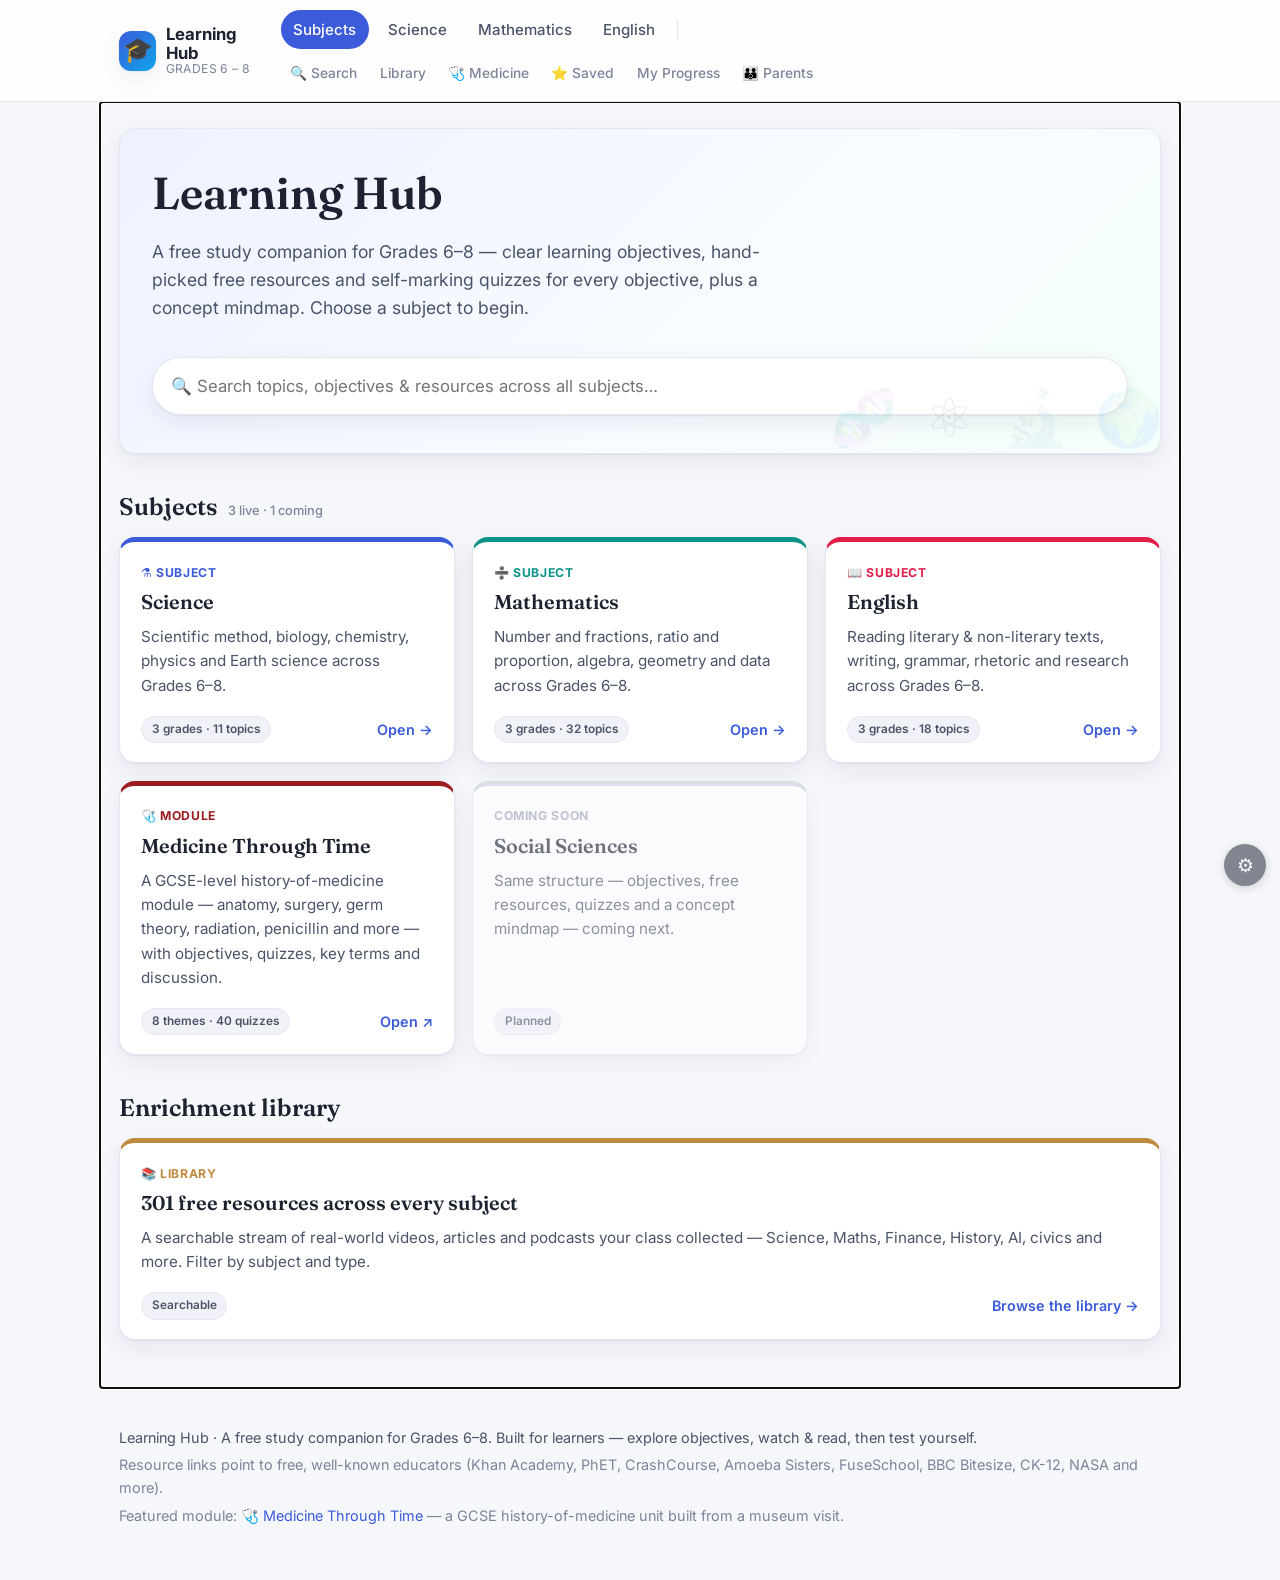
==== index.html @ 9b179380 "Bump asset cache version to v=54 (surface Medicine card + nav link)" ====
<!DOCTYPE html>
<html lang="en">
<head>
  <meta charset="UTF-8" />
  <meta name="viewport" content="width=device-width, initial-scale=1.0" />
  <title>Learning Hub · Grades 6–8</title>
  <meta name="description" content="Learning objectives, free resources, interactive quizzes and concept mindmaps across subjects for Grades 6 to 8." />
  <link rel="preconnect" href="https://fonts.googleapis.com" />
  <link rel="preconnect" href="https://fonts.gstatic.com" crossorigin />
  <link href="https://fonts.googleapis.com/css2?family=Fraunces:opsz,wght@9..144,500;9..144,600;9..144,700&family=Inter:wght@400;500;600;700&display=swap" rel="stylesheet" />
  <link rel="stylesheet" href="css/styles.css?v=54" />
</head>
<body>
  <a class="skip-link" href="#main">Skip to content</a>

  <header class="site-header">
    <div class="header-inner">
      <a class="brand" href="#/" aria-label="Learning Hub home">
        <span class="brand-mark">🎓</span>
        <span class="brand-text">
          <strong>Learning Hub</strong>
          <small>Grades 6 – 8</small>
        </span>
      </a>
      <nav class="main-nav" id="main-nav" aria-label="Primary">
        <!-- nav links are rendered by app.js, scoped to the active subject -->
      </nav>
      <button class="nav-toggle" id="nav-toggle" aria-label="Toggle menu" aria-expanded="false">☰</button>
    </div>
  </header>

  <main id="main" class="app" tabindex="-1">
    <!-- views are rendered here by app.js -->
  </main>

  <footer class="site-footer">
    <p>Learning Hub · A free study companion for Grades 6–8. Built for learners — explore objectives, watch & read, then test yourself.</p>
    <p class="muted">Resource links point to free, well-known educators (Khan Academy, PhET, CrashCourse, Amoeba Sisters, FuseSchool, BBC Bitesize, CK-12, NASA and more).</p>
    <p class="muted">Featured module: <a href="medicine/">🩺 Medicine Through Time</a> — a GCSE history-of-medicine unit built from a museum visit.</p>
  </footer>

  <!-- data loads first, in order. ?v= is bumped on each content update to bust browser caches. -->
  <script src="js/core.js?v=54"></script>
  <!-- Science subject -->
  <script src="js/data-g6.js?v=54"></script>
  <script src="js/data-g7.js?v=54"></script>
  <script src="js/data-g8.js?v=54"></script>
  <script src="js/threads.js?v=54"></script>
  <script src="js/data-classroom.js?v=54"></script>
  <!-- Mathematics subject -->
  <script src="js/math-core.js?v=54"></script>
  <script src="js/data-math-g6.js?v=54"></script>
  <script src="js/data-math-g7.js?v=54"></script>
  <script src="js/data-math-g8.js?v=54"></script>
  <script src="js/threads-math.js?v=54"></script>
  <!-- English subject -->
  <script src="js/english-core.js?v=54"></script>
  <script src="js/data-english-g6.js?v=54"></script>
  <script src="js/data-english-g7.js?v=54"></script>
  <script src="js/data-english-g8.js?v=54"></script>
  <script src="js/threads-english.js?v=54"></script>
  <!-- then the app -->
  <script src="js/mindmap.js?v=54"></script>
  <!-- progress tracking (per-objective completion + quiz scores, localStorage) -->
  <script src="js/progress.js?v=54"></script>
  <!-- global hub-wide search -->
  <script src="js/search.js?v=54"></script>
  <!-- printable worksheets -->
  <script src="js/worksheet.js?v=54"></script>
  <!-- bookmarks / favorites -->
  <script src="js/bookmarks.js?v=54"></script>
  <!-- parent/child accounts & assignments (Supabase-backed) -->
  <script src="js/supabase-config.js?v=54"></script>
  <script src="js/family.js?v=54"></script>
  <script src="js/app.js?v=54"></script>
  <!-- admin-added resources, merged live into objectives & Library -->
  <script src="js/custom-resources.js?v=54"></script>
  <!-- admin mode (add/delete resources & quiz questions per objective) -->
  <script src="js/admin.js?v=54"></script>
</body>
</html>
---- css/styles.css ----
/* ===== IB Science Hub — styles ===== */
:root {
  --bg: #f6f7fb;
  --surface: #ffffff;
  --surface-2: #f0f2f8;
  --ink: #1c2230;
  --ink-soft: #4a5468;
  --muted: #7b8499;
  --line: #e3e7f0;
  --brand: #3b5bdb;
  --brand-ink: #2b3fa0;
  --accent: #0ea5e9;
  --g6: #2a9d8f;
  --g7: #e76f51;
  --g8: #5a4fcf;
  --good: #16a34a;
  --bad: #dc2626;
  --warn: #d97706;
  --shadow: 0 1px 2px rgba(20,30,60,.06), 0 8px 24px rgba(20,30,60,.07);
  --shadow-lg: 0 12px 40px rgba(20,30,60,.16);
  --radius: 16px;
  --radius-sm: 10px;
  --maxw: 1080px;
}

* { box-sizing: border-box; }
html { scroll-behavior: smooth; }
body {
  margin: 0;
  font-family: "Inter", system-ui, -apple-system, Segoe UI, Roboto, sans-serif;
  color: var(--ink);
  background: var(--bg);
  line-height: 1.6;
  -webkit-font-smoothing: antialiased;
}
h1, h2, h3, h4 { font-family: "Fraunces", Georgia, serif; line-height: 1.18; color: var(--ink); margin: 0 0 .4em; font-weight: 600; }
a { color: var(--brand); text-decoration: none; }
a:hover { text-decoration: underline; }
.muted { color: var(--muted); }

.skip-link {
  position: absolute; left: -999px; top: 0; background: var(--brand); color: #fff;
  padding: .6rem 1rem; border-radius: 0 0 8px 0; z-index: 100;
}
.skip-link:focus { left: 0; }

/* ===== Header ===== */
.site-header {
  position: sticky; top: 0; z-index: 50;
  background: rgba(255,255,255,.86);
  backdrop-filter: saturate(160%) blur(10px);
  border-bottom: 1px solid var(--line);
}
.header-inner {
  max-width: var(--maxw); margin: 0 auto; padding: .65rem 1.2rem;
  display: flex; align-items: center; gap: 1rem;
}
.brand { display: flex; align-items: center; gap: .6rem; color: var(--ink); }
.brand:hover { text-decoration: none; }
.brand-mark {
  font-size: 1.5rem; width: 40px; height: 40px; display: grid; place-items: center;
  background: linear-gradient(135deg, var(--brand), var(--accent)); color: #fff;
  border-radius: 12px; box-shadow: var(--shadow);
}
.brand-text { display: flex; flex-direction: column; line-height: 1.1; }
.brand-text strong { font-size: 1.05rem; }
.brand-text small { color: var(--muted); font-size: .76rem; letter-spacing: .03em; text-transform: uppercase; }
.main-nav { margin-left: auto; display: flex; gap: .35rem; flex-wrap: wrap; }
.main-nav a {
  color: var(--ink-soft); font-weight: 500; padding: .45rem .8rem; border-radius: 999px;
  font-size: .94rem; transition: background .15s, color .15s;
}
.main-nav a:hover { background: var(--surface-2); text-decoration: none; }
.main-nav a.active { background: var(--brand); color: #fff; }
/* utility links grouped + de-emphasised so they don't compete with study routes */
.nav-sep { width: 1px; align-self: center; height: 1.3rem; background: var(--line); margin: 0 .2rem; }
.nav-util { display: inline-flex; gap: .2rem; flex-wrap: wrap; }
.nav-util a { font-size: .86rem; color: var(--muted); font-weight: 500; padding: .45rem .6rem; }
.nav-util a:hover { color: var(--ink-soft); }
.nav-util a.active { background: var(--brand); color: #fff; }
.nav-toggle { display: none; background: none; border: 1px solid var(--line); border-radius: 10px; font-size: 1.3rem; padding: .25rem .6rem; cursor: pointer; }

/* ===== Layout ===== */
.app { max-width: var(--maxw); margin: 0 auto; padding: 1.6rem 1.2rem 3rem; }
.site-footer {
  max-width: var(--maxw); margin: 0 auto; padding: 2rem 1.2rem 3rem; color: var(--ink-soft);
  border-top: 1px solid var(--line); font-size: .9rem;
}
.site-footer p { margin: .3rem 0; }

.breadcrumb { font-size: .88rem; color: var(--muted); margin-bottom: 1rem; display: flex; gap: .4rem; flex-wrap: wrap; }
.breadcrumb a { color: var(--ink-soft); }

/* ===== Hero ===== */
.hero {
  background: linear-gradient(135deg, #eef2ff 0%, #f8fbff 60%, #f4fffb 100%);
  border: 1px solid var(--line); border-radius: var(--radius); padding: 2.4rem 2rem;
  box-shadow: var(--shadow); position: relative; overflow: hidden;
}
.hero::after {
  content: "🧬 ⚛︎ 🔬 🌍"; position: absolute; right: -10px; bottom: -8px; font-size: 3.4rem; opacity: .07; letter-spacing: .4rem;
}
.hero h1 { font-size: clamp(1.9rem, 4vw, 2.8rem); margin-bottom: .3rem; }
.hero .lede { font-size: 1.1rem; color: var(--ink-soft); max-width: 60ch; }
.hero-cta { display: flex; gap: .7rem; flex-wrap: wrap; margin-top: 1.3rem; }

.btn {
  display: inline-flex; align-items: center; gap: .45rem; padding: .65rem 1.15rem; border-radius: 999px;
  font-weight: 600; font-size: .95rem; cursor: pointer; border: 1px solid transparent; transition: transform .08s, box-shadow .15s, background .15s;
}
.btn:hover { text-decoration: none; transform: translateY(-1px); }
.btn-primary { background: var(--brand); color: #fff; box-shadow: var(--shadow); }
.btn-primary:hover { background: var(--brand-ink); }
.btn-ghost { background: var(--surface); color: var(--ink); border-color: var(--line); }
.btn-ghost:hover { background: var(--surface-2); }

.section-title { font-size: 1.5rem; margin: 2.4rem 0 1rem; display: flex; align-items: baseline; gap: .6rem; }
.section-title .count { font-family: "Inter"; font-size: .8rem; color: var(--muted); font-weight: 500; }
.arc-note {
  background: var(--surface); border: 1px solid var(--line); border-left: 4px solid var(--accent);
  padding: 1rem 1.2rem; border-radius: var(--radius-sm); color: var(--ink-soft); margin-top: 1.2rem;
}

/* ===== Cards / grids ===== */
.grid { display: grid; gap: 1.1rem; }
.grid.cols-3 { grid-template-columns: repeat(auto-fill, minmax(290px, 1fr)); }
.grid.cols-2 { grid-template-columns: repeat(auto-fill, minmax(330px, 1fr)); }

.grade-card, .topic-card {
  background: var(--surface); border: 1px solid var(--line); border-radius: var(--radius);
  padding: 1.3rem 1.3rem 1.2rem; box-shadow: var(--shadow); display: flex; flex-direction: column; gap: .5rem;
  transition: transform .1s, box-shadow .15s, border-color .15s; position: relative; overflow: hidden;
}
.grade-card:hover, .topic-card:hover { transform: translateY(-3px); box-shadow: var(--shadow-lg); border-color: #cfd6e8; }
.grade-card { border-top: 5px solid var(--accent); }
.grade-card.disabled { opacity: .62; cursor: default; pointer-events: none; }
.card-eyebrow { font-size: .76rem; text-transform: uppercase; letter-spacing: .05em; font-weight: 700; color: var(--muted); }
.grade-card h3, .topic-card h3 { font-size: 1.25rem; margin: 0; }
.topic-card .icon { font-size: 1.8rem; }
.card-desc { color: var(--ink-soft); font-size: .95rem; margin: .2rem 0 .6rem; }
.card-footer { margin-top: auto; display: flex; align-items: center; justify-content: space-between; gap: .5rem; flex-wrap: wrap; }
.chip {
  font-size: .74rem; font-weight: 600; padding: .2rem .6rem; border-radius: 999px;
  background: var(--surface-2); color: var(--ink-soft); border: 1px solid var(--line);
}
.chip.subject { background: #eef2ff; color: var(--brand-ink); border-color: #dbe4ff; }
.go-link { font-weight: 600; font-size: .9rem; color: var(--brand); }

/* topic card stat row */
.topic-stats { display: flex; gap: 1rem; font-size: .82rem; color: var(--muted); margin-top: .3rem; }
.topic-stats span { display: inline-flex; align-items: center; gap: .3rem; }

/* ===== Topic page ===== */
.topic-head { display: flex; gap: 1rem; align-items: flex-start; flex-wrap: wrap; margin-bottom: .4rem; }
.topic-head .big-icon { font-size: 2.6rem; }
.topic-head h1 { font-size: clamp(1.6rem, 3.5vw, 2.3rem); }
.topic-summary { color: var(--ink-soft); font-size: 1.06rem; max-width: 72ch; }

.tabs { display: flex; gap: .3rem; margin: 1.6rem 0 1.2rem; border-bottom: 2px solid var(--line); flex-wrap: wrap; }
.tab-btn {
  background: none; border: none; padding: .7rem 1rem; font-size: .98rem; font-weight: 600; color: var(--muted);
  cursor: pointer; border-bottom: 3px solid transparent; margin-bottom: -2px; border-radius: 8px 8px 0 0;
}
.tab-btn:hover { color: var(--ink); background: var(--surface-2); }
.tab-btn.active { color: var(--brand); border-bottom-color: var(--brand); }
.tab-panel { animation: fade .25s ease; }
@keyframes fade { from { opacity: 0; transform: translateY(4px); } to { opacity: 1; transform: none; } }

/* objectives */
.obj-list { list-style: none; padding: 0; margin: 0; display: grid; gap: .7rem; }
.obj-list li {
  background: var(--surface); border: 1px solid var(--line); border-radius: var(--radius-sm);
  padding: .85rem 1rem .85rem 2.7rem; position: relative; color: var(--ink-soft);
}
.obj-list li::before {
  content: "✓"; position: absolute; left: .9rem; top: .85rem; color: var(--good); font-weight: 800;
}
.obj-intro { color: var(--ink-soft); margin-bottom: 1rem; }

/* per-objective hub */
.obj-hub { display: grid; gap: .9rem; margin-top: 1rem; }
.obj-card {
  background: var(--surface); border: 1px solid var(--line); border-radius: var(--radius-sm);
  padding: 1.1rem 1.2rem; box-shadow: var(--shadow);
  display: flex; flex-direction: column; gap: .9rem; transition: transform .1s, box-shadow .15s;
}
.obj-card:hover { transform: translateY(-2px); box-shadow: var(--shadow-lg); }
.obj-card-head { display: flex; gap: .85rem; align-items: flex-start; }
.obj-num {
  flex: none; width: 1.9rem; height: 1.9rem; border-radius: 999px; color: #fff;
  font-family: "Inter"; font-weight: 700; font-size: .95rem;
  display: inline-flex; align-items: center; justify-content: center; box-shadow: var(--shadow);
}
.obj-num.lg { width: 2.6rem; height: 2.6rem; font-size: 1.25rem; }
.obj-text { color: var(--ink); font-size: 1.02rem; margin: .15rem 0 0; line-height: 1.4; }
.obj-links { display: flex; gap: .6rem; flex-wrap: wrap; padding-left: 2.75rem; }
.obj-link {
  display: inline-flex; align-items: center; gap: .45rem;
  font-family: "Inter"; font-weight: 600; font-size: .92rem;
  padding: .5rem .9rem; border-radius: 999px; border: 1px solid var(--line);
  color: var(--ink); background: var(--surface-2); transition: background .12s, border-color .12s, transform .1s;
}
.obj-link:hover { transform: translateY(-1px); }
.obj-link.res:hover { background: #dbeafe; border-color: #93c5fd; }
.obj-link.quiz:hover { background: #dcfce7; border-color: #86efac; }
.obj-link-count {
  font-size: .76rem; font-weight: 700; background: var(--surface); border: 1px solid var(--line);
  border-radius: 999px; padding: .02rem .45rem; color: var(--muted);
}
.obj-detail-head { display: flex; gap: 1rem; align-items: flex-start; margin: .4rem 0 1rem; }
.obj-detail-head h1 { font-size: 1.6rem; }
.obj-switch { display: flex; gap: .6rem; flex-wrap: wrap; margin-bottom: 1.4rem; }

/* ===== Objective learning workspace ===== */
.lo-head { background: var(--surface); border: 1px solid var(--line); border-top: 4px solid var(--accent);
  border-radius: var(--radius); padding: 1.4rem 1.6rem; box-shadow: var(--shadow); margin: .2rem 0 1.1rem; }
.lo-head-row { display: flex; gap: 1rem; align-items: flex-start; }
.lo-head-main { flex: 1; min-width: 0; }
.lo-head-status { display: flex; align-items: center; gap: .7rem; flex-wrap: wrap; margin-top: .2rem; }
.lo-pos { font-size: .85rem; font-weight: 600; color: var(--ink-soft); }
.mastery-chip { font-size: .74rem; font-weight: 700; padding: .2rem .6rem; border-radius: 999px; }
.mastery-chip.new { background: var(--surface-2); color: var(--muted); }
.mastery-chip.progress { background: #fff7ed; color: #b45309; }
.mastery-chip.completed { background: #e8f7ee; color: #15803d; }
.lo-obj-title { font-size: 1.5rem; line-height: 1.28; margin: .7rem 0 .1rem; }
.lo-rail { display: flex; flex-wrap: wrap; gap: .4rem; margin: .9rem 0 .2rem; }
.lo-dot { width: 1.7rem; height: 1.7rem; border-radius: 50%; display: grid; place-items: center; font-size: .8rem; font-weight: 700;
  background: var(--surface-2); color: var(--ink-soft); border: 1.5px solid var(--line); }
.lo-dot:hover { text-decoration: none; border-color: var(--accent); }
.lo-dot.done { background: #e8f7ee; color: #15803d; border-color: #bbf7d0; }
.lo-dot.cur { background: var(--accent); color: #fff; border-color: var(--accent); box-shadow: 0 0 0 3px color-mix(in srgb, var(--accent) 22%, transparent); }
.lo-meta { display: flex; flex-wrap: wrap; gap: 1.1rem; margin-top: .9rem; font-size: .88rem; color: var(--ink-soft); }
.lo-prevnext { display: flex; align-items: center; gap: .5rem; margin-top: 1rem; padding-top: .9rem; border-top: 1px solid var(--line); }
.lo-pn { font-size: .88rem; font-weight: 600; color: var(--ink-soft); padding: .35rem .7rem; border-radius: 999px; white-space: nowrap; }
.lo-pn:hover { background: var(--surface-2); text-decoration: none; }
.lo-pn.mid { margin: 0 auto; color: var(--brand); }
.lo-pn.disabled { color: var(--line); pointer-events: none; }

.lo-flow { display: flex; align-items: stretch; gap: .5rem; margin: 0 0 1rem; }
.lo-step { flex: 1; display: flex; align-items: center; gap: .7rem; padding: .75rem 1rem; border-radius: var(--radius-sm);
  border: 1.5px solid var(--line); background: var(--surface); color: var(--ink-soft); }
.lo-step:hover { text-decoration: none; border-color: var(--accent); }
.lo-step.active { border-color: var(--accent); background: color-mix(in srgb, var(--accent) 8%, var(--surface)); color: var(--ink); }
.lo-step.done .lo-step-n { background: var(--good); color: #fff; }
.lo-step-n { flex: 0 0 auto; width: 1.8rem; height: 1.8rem; border-radius: 50%; display: grid; place-items: center;
  background: var(--surface-2); color: var(--ink-soft); font-weight: 700; }
.lo-step.active .lo-step-n { background: var(--accent); color: #fff; }
.lo-step-tx { display: flex; flex-direction: column; line-height: 1.2; }
.lo-step-tx strong { font-family: "Inter", sans-serif; font-size: .98rem; }
.lo-step-tx small { color: var(--muted); font-size: .8rem; }
.lo-flow-arrow { align-self: center; color: var(--muted); font-weight: 700; }

.obj-controls-hint { font-size: .82rem; color: var(--muted); flex-basis: 100%; margin-top: -.1rem; }
.lo-cta { margin: 2rem 0 1rem; padding: 1.4rem; text-align: center; border-radius: var(--radius);
  background: color-mix(in srgb, var(--accent) 7%, var(--surface)); border: 1px solid var(--line); }
.lo-cta-lead { margin: 0 0 .8rem; font-weight: 600; color: var(--ink-soft); }
.btn-lg { padding: .85rem 1.6rem; font-size: 1.05rem; }
.section-title.lo-step1, .section-title.lo-step2 { font-size: 1.1rem; color: var(--ink-soft); text-transform: uppercase; letter-spacing: .05em; margin-top: 1.6rem; }
@media (max-width: 600px) {
  .lo-flow { flex-direction: column; }
  .lo-flow-arrow { transform: rotate(90deg); }
  .lo-head { padding: 1.1rem 1.2rem; }
  .lo-obj-title { font-size: 1.3rem; }
}

/* resources */
.res-list { display: grid; gap: .9rem; grid-template-columns: repeat(auto-fill, minmax(300px, 1fr)); }
.res-card {
  background: var(--surface); border: 1px solid var(--line); border-radius: var(--radius-sm);
  padding: 1rem 1.1rem; box-shadow: var(--shadow); display: flex; flex-direction: column; gap: .35rem;
  border-left: 4px solid var(--accent); transition: transform .1s, box-shadow .15s;
}
.res-card:hover { transform: translateY(-2px); box-shadow: var(--shadow-lg); }
.res-type {
  align-self: flex-start; font-size: .72rem; font-weight: 700; text-transform: uppercase; letter-spacing: .04em;
  padding: .15rem .55rem; border-radius: 999px;
}
.res-type.video { background: #fee2e2; color: #b91c1c; }
.res-type.interactive { background: #dbeafe; color: #1d4ed8; }
.res-type.reading { background: #dcfce7; color: #15803d; }
.res-type.podcast { background: #f3e8ff; color: #7e22ce; }
.res-type.book { background: #fef3c7; color: #92400e; }
.res-card.book { border-left-color: #b45309; }
.res-type.enrich { background: #dcfce7; color: #166534; }
.res-card.book.enrich { border-left-color: #16a34a; }
.res-card.book.enrich .res-chapter { color: #166534; }
.res-card h4 { font-family: "Inter"; font-size: 1.02rem; font-weight: 700; margin: .1rem 0; }
.res-provider { font-size: .82rem; color: var(--muted); }
.res-chapter { font-size: .88rem; font-weight: 600; color: #92400e; }
.res-note { font-size: .9rem; color: var(--ink-soft); }
.res-card .res-open { margin-top: .3rem; font-weight: 600; font-size: .88rem; }
.res-card-head { display: flex; align-items: center; gap: .5rem; }
.res-dur { font-size: .76rem; font-weight: 600; color: var(--muted); background: var(--surface-2); padding: .12rem .5rem; border-radius: 999px; }
.res-visited { display: none; margin-left: auto; font-size: .72rem; font-weight: 700; color: #15803d; }
.res-card.visited { border-left-color: var(--good); }
.res-card.visited .res-visited { display: inline; }
.res-card.visited h4::before { content: "✓ "; color: var(--good); }

/* ===== Quiz ===== */
.quiz-intro { display: flex; justify-content: space-between; align-items: center; gap: 1rem; flex-wrap: wrap; margin-bottom: 1.2rem; }
.quiz-meta { color: var(--ink-soft); }
.quiz-progress { font-weight: 600; color: var(--brand); }

.q-card {
  background: var(--surface); border: 1px solid var(--line); border-radius: var(--radius);
  padding: 1.3rem 1.4rem; box-shadow: var(--shadow); margin-bottom: 1.1rem;
}
.q-top { display: flex; justify-content: space-between; gap: 1rem; align-items: baseline; margin-bottom: .7rem; }
.q-num { font-weight: 700; color: var(--muted); font-size: .85rem; }
.q-badges { display: flex; gap: .4rem; }
.badge { font-size: .7rem; font-weight: 700; text-transform: uppercase; letter-spacing: .04em; padding: .15rem .5rem; border-radius: 999px; }
.badge.easy { background: #dcfce7; color: #15803d; }
.badge.medium { background: #fef3c7; color: #b45309; }
.badge.hard { background: #fee2e2; color: #b91c1c; }
.badge.kind { background: var(--surface-2); color: var(--ink-soft); }
.q-text { font-size: 1.06rem; font-weight: 600; margin-bottom: .9rem; }

.options { display: grid; gap: .55rem; }
.option {
  display: flex; align-items: center; gap: .7rem; padding: .7rem .9rem; border: 1.5px solid var(--line);
  border-radius: var(--radius-sm); cursor: pointer; background: var(--surface); transition: border-color .12s, background .12s; font-size: .98rem;
}
.option:hover { border-color: #b9c3df; background: var(--surface-2); }
.option input { accent-color: var(--brand); width: 18px; height: 18px; }
.option.correct { border-color: var(--good); background: #ecfdf3; }
.option.incorrect { border-color: var(--bad); background: #fef2f2; }
.option.was-answer { border-color: var(--good); background: #ecfdf3; }
.option.locked { cursor: default; pointer-events: none; }

.tf-row { display: flex; gap: .6rem; }
.tf-row .option { flex: 1; justify-content: center; font-weight: 600; }

textarea.short-input {
  width: 100%; min-height: 80px; padding: .8rem .9rem; border: 1.5px solid var(--line); border-radius: var(--radius-sm);
  font-family: inherit; font-size: .98rem; resize: vertical; background: var(--surface);
}
textarea.short-input:focus { outline: none; border-color: var(--brand); }
.numeric-input {
  padding: .65rem .9rem; border: 1.5px solid var(--line); border-radius: var(--radius-sm); font-size: 1rem; width: 200px; max-width: 100%;
}
.numeric-input:focus { outline: none; border-color: var(--brand); }

.q-actions { margin-top: .9rem; display: flex; gap: .6rem; flex-wrap: wrap; align-items: center; }
.btn-check { background: var(--brand); color: #fff; border: none; padding: .55rem 1.1rem; border-radius: 999px; font-weight: 600; cursor: pointer; font-size: .9rem; }
.btn-check:hover { background: var(--brand-ink); }
.btn-reveal { background: var(--surface-2); color: var(--ink-soft); border: 1px solid var(--line); padding: .55rem 1rem; border-radius: 999px; font-weight: 600; cursor: pointer; font-size: .9rem; }

.feedback { margin-top: .9rem; padding: .85rem 1rem; border-radius: var(--radius-sm); font-size: .95rem; display: none; }
.feedback.show { display: block; animation: fade .2s ease; }
.feedback.right { background: #ecfdf3; border: 1px solid #abefc6; color: #08703a; }
.feedback.wrong { background: #fef2f2; border: 1px solid #fbcfcf; color: #a4242b; }
.feedback.model { background: #eef2ff; border: 1px solid #d3ddff; color: var(--brand-ink); }
.feedback strong { display: block; margin-bottom: .25rem; }
.model-answer { background: var(--surface-2); border-radius: 8px; padding: .6rem .8rem; margin-top: .5rem; color: var(--ink); font-size: .94rem; }

.match-grid { display: grid; gap: .6rem; }
.match-row { display: grid; grid-template-columns: 1fr 1.4fr; gap: .6rem; align-items: center; }
.match-row .term { font-weight: 600; background: var(--surface-2); padding: .6rem .8rem; border-radius: var(--radius-sm); border: 1px solid var(--line); }
.match-row select { padding: .55rem .7rem; border-radius: var(--radius-sm); border: 1.5px solid var(--line); font-size: .94rem; font-family: inherit; background: var(--surface); }
.match-row select:focus { outline: none; border-color: var(--brand); }
.match-row.correct select { border-color: var(--good); background: #ecfdf3; }
.match-row.incorrect select { border-color: var(--bad); background: #fef2f2; }

.quiz-summary {
  background: linear-gradient(135deg, #eef2ff, #f4fffb); border: 1px solid var(--line);
  border-radius: var(--radius); padding: 1.4rem 1.5rem; box-shadow: var(--shadow); text-align: center; display: none;
}
.quiz-summary.show { display: block; }
.quiz-summary .score { font-family: "Fraunces"; font-size: 2.6rem; font-weight: 700; color: var(--brand); }
.quiz-summary .score small { font-size: 1rem; color: var(--muted); }

/* connections box on topic page */
.connections {
  background: var(--surface); border: 1px solid var(--line); border-radius: var(--radius);
  padding: 1.2rem 1.3rem; margin-top: 2rem; box-shadow: var(--shadow);
}
.connections h3 { font-size: 1.1rem; }
.conn-list { display: flex; gap: .6rem; flex-wrap: wrap; margin-top: .6rem; }
.conn-pill {
  display: inline-flex; align-items: center; gap: .4rem; padding: .45rem .85rem; border-radius: 999px;
  background: var(--surface-2); border: 1px solid var(--line); font-size: .88rem; font-weight: 500; color: var(--ink);
}
.conn-pill:hover { background: #e8edff; text-decoration: none; }
.conn-pill .dot { width: 9px; height: 9px; border-radius: 50%; }

/* ===== Mindmap ===== */
.mindmap-wrap { background: var(--surface); border: 1px solid var(--line); border-radius: var(--radius); box-shadow: var(--shadow); overflow: hidden; }
.mindmap-toolbar { display: flex; gap: .5rem; align-items: center; flex-wrap: wrap; padding: .8rem 1rem; border-bottom: 1px solid var(--line); background: var(--surface-2); }
.mindmap-toolbar .thread-toggle {
  font-size: .8rem; font-weight: 600; padding: .35rem .7rem; border-radius: 999px; border: 1.5px solid var(--line);
  background: var(--surface); cursor: pointer; display: inline-flex; align-items: center; gap: .4rem; color: var(--ink-soft);
}
.mindmap-toolbar .thread-toggle .dot { width: 11px; height: 11px; border-radius: 3px; }
.mindmap-toolbar .thread-toggle.off { opacity: .45; }
.mindmap-toolbar .spacer { flex: 1; }
.mindmap-hint { font-size: .82rem; color: var(--muted); }
#mindmap-svg { display: block; width: 100%; height: 640px; max-height: 82vh; touch-action: none; cursor: grab; background: radial-gradient(circle at 50% 40%, #fbfcff, #eef1f8); }
#mindmap-svg:active { cursor: grabbing; }
.mm-node { cursor: pointer; }
.mm-node text { font-family: "Inter"; pointer-events: none; }
.mm-link { fill: none; stroke: var(--line); stroke-width: 1.5; }
.mm-thread { fill: none; stroke-width: 3; stroke-linecap: round; opacity: .85; }
.mm-thread.dim { opacity: .08; }
.mm-node.dim { opacity: .25; }
.zoom-btns { display: flex; gap: .3rem; }
.zoom-btns button { width: 32px; height: 32px; border-radius: 8px; border: 1px solid var(--line); background: var(--surface); cursor: pointer; font-size: 1.1rem; font-weight: 700; color: var(--ink-soft); }
.zoom-btns button:hover { background: var(--surface-2); }

.legend-threads { display: grid; gap: .5rem; grid-template-columns: repeat(auto-fill, minmax(240px,1fr)); margin-top: 1.2rem; }
.legend-threads .lt {
  background: var(--surface); border: 1px solid var(--line); border-radius: var(--radius-sm); padding: .7rem .9rem;
  border-left: 5px solid var(--accent); font-size: .9rem;
}
.legend-threads .lt strong { display: block; margin-bottom: .15rem; }
.legend-threads .lt span { color: var(--ink-soft); }

/* ===== Wolves classroom resources ===== */
.classroom-block {
  margin-top: 2rem; padding: 1.3rem 1.4rem; border: 1px dashed #d3bb8e;
  background: linear-gradient(135deg, #fffdf6, #fdf8ee); border-radius: var(--radius);
}
.classroom-block h3 { font-size: 1.15rem; margin-bottom: .2rem; }
.classroom-block .muted a { font-weight: 600; }
.classroom-block .res-list { margin-top: 1rem; }
.res-card.classroom { border-left-color: #c08a3e; color: var(--ink); }
.res-card.classroom:hover { text-decoration: none; }
.res-type.video { background: #fee2e2; color: #b91c1c; }
.res-type.podcast { background: #f3e8ff; color: #7e22ce; }

/* library page */
.lib-controls {
  display: flex; flex-direction: column; gap: .7rem; margin: 1.2rem 0; background: var(--surface);
  border: 1px solid var(--line); border-radius: var(--radius); padding: 1rem 1.1rem; box-shadow: var(--shadow);
}
.lib-search { width: 100%; padding: .7rem .9rem; border: 1.5px solid var(--line); border-radius: var(--radius-sm); font-size: 1rem; font-family: inherit; }
.lib-search:focus { outline: none; border-color: var(--brand); }
.filter-row { display: flex; gap: .4rem; flex-wrap: wrap; align-items: center; }
.filter-label { font-size: .74rem; text-transform: uppercase; letter-spacing: .05em; font-weight: 700; color: var(--muted); width: 60px; flex-shrink: 0; }
.filter-chip { font-size: .84rem; font-weight: 600; padding: .35rem .8rem; border-radius: 999px; border: 1.5px solid var(--line); background: var(--surface); color: var(--ink-soft); cursor: pointer; transition: background .12s, color .12s; }
.filter-chip:hover { background: var(--surface-2); }
.filter-chip.active { background: var(--brand); color: #fff; border-color: var(--brand); }
.filter-chip .chip-n { font-size: .72rem; opacity: .7; margin-left: .15rem; }
.lib-count { color: var(--muted); font-size: .9rem; margin: .2rem 0 1rem; }
.lib-card-top { display: flex; justify-content: space-between; align-items: center; gap: .5rem; }
.lib-topics { display: flex; flex-wrap: wrap; gap: .35rem; margin-top: .3rem; }
.lib-topic-pill { display: inline-flex; align-items: center; gap: .3rem; font-size: .75rem; padding: .2rem .55rem; border-radius: 999px; background: var(--surface-2); border: 1px solid var(--line); color: var(--ink-soft); }
.lib-topic-pill:hover { background: #e8edff; text-decoration: none; }
.lib-topic-pill .dot { width: 7px; height: 7px; border-radius: 50%; }

/* ===== misc ===== */
.back-top { margin-top: 2rem; }
.empty { color: var(--muted); padding: 2rem; text-align: center; }

/* quiz finish & submit */
.quiz-finish { display: flex; flex-wrap: wrap; align-items: center; gap: .9rem; margin-top: 1.6rem; padding-top: 1.3rem; border-top: 1px solid var(--line); }
.quiz-finish[hidden] { display: none; }
.quiz-finish-hint { font-size: .85rem; }
.quiz-submitted { width: 100%; margin: .4rem 0 0; font-weight: 600; color: var(--good); }
/* answer review panel */
.rev-panel { width: 100%; margin-top: 1rem; border: 1px solid var(--line); border-radius: var(--radius-sm); padding: .4rem 1rem 1rem; background: var(--surface); }
.rev-panel summary { cursor: pointer; font-weight: 600; padding: .6rem 0; }
.rev-q { border-left: 3px solid var(--line); padding: .5rem .8rem; margin: .6rem 0; border-radius: 0 8px 8px 0; background: var(--surface-2); }
.rev-q.ok { border-left-color: var(--good); }
.rev-q.bad { border-left-color: var(--bad); }
.rev-q.written { border-left-color: var(--brand); }
.rev-qh { display: flex; justify-content: space-between; font-size: .78rem; font-weight: 700; color: var(--muted); }
.rev-q.ok .rev-mark { color: var(--good); }
.rev-q.bad .rev-mark { color: var(--bad); }
.rev-qtext { font-weight: 600; margin: .25rem 0; }
.rev-your { font-size: .9rem; color: var(--ink-soft); }
.rev-ans { font-size: .9rem; color: #15803d; font-weight: 600; margin-top: .2rem; }
.rev-exp { font-size: .85rem; color: var(--muted); font-style: italic; margin-top: .3rem; }
/* Library → child's to-do */
.lib-card-actions { display: flex; align-items: center; gap: .8rem; flex-wrap: wrap; margin-top: auto; }
.lib-assign { cursor: pointer; font: inherit; font-size: .82rem; font-weight: 600; padding: .35rem .7rem; border-radius: 999px;
  border: 1.5px solid var(--brand); background: #eef2ff; color: var(--brand); }
.lib-assign:hover { background: var(--brand); color: #fff; }
.fam-modal-ov { position: fixed; inset: 0; z-index: 9999; background: rgba(20,30,60,.45); display: grid; place-items: center; padding: 1rem; }
.fam-modal { background: var(--surface); border-radius: var(--radius); padding: 1.4rem 1.6rem; max-width: 420px; width: 100%; box-shadow: var(--shadow-lg); }
.fam-modal h3 { margin-top: 0; }
.fam-modal-kids { display: flex; flex-wrap: wrap; gap: .5rem; margin: 1rem 0 .6rem; }
.fam-modal-msg { min-height: 1.2em; font-weight: 600; }
.assign-item.lib { display: flex; align-items: center; justify-content: space-between; gap: .8rem; }
.assign-item.lib a { flex: 1; min-width: 0; color: var(--ink); font-weight: 500; }
.assign-item.lib.done a { color: var(--muted); }
.lib-done-check { display: inline-flex; align-items: center; gap: .35rem; font-size: .82rem; font-weight: 600; color: var(--ink-soft); cursor: pointer; white-space: nowrap; }

/* AI concept summary */
.concept-summary { width: 100%; margin: .7rem 0 0; padding: .7rem .9rem; border-radius: var(--radius-sm);
  background: linear-gradient(135deg, #eef2ff, #f5f3ff); border: 1px solid #ddd6fe; color: var(--ink); font-size: .92rem; line-height: 1.5; }
.concept-summary.loading { color: var(--muted); font-style: italic; background: var(--surface-2); border-color: var(--line); }
.concept-summary strong { color: #5b21b6; }
.assign-item-wrap .concept-summary { margin-left: 0; font-size: .85rem; }

/* parent dashboard: wrong-questions per item */
.assign-wrong { margin: .1rem 0 .5rem 1.6rem; }
.assign-wrong summary { cursor: pointer; font-size: .8rem; color: var(--bad); }
.assign-wrong ul { margin: .3rem 0 0; padding-left: 1.2rem; font-size: .85rem; color: var(--ink-soft); }
.assign-wrong li { margin: .2rem 0; }

/* ===== Progress tracking ===== */
.prog-bar { position: relative; height: 18px; background: var(--surface-2); border-radius: 999px; overflow: hidden;
  border: 1px solid var(--line); margin: 0; min-width: 120px; }
.prog-fill { position: absolute; inset: 0 auto 0 0; height: 100%; border-radius: 999px; transition: width .4s ease; min-width: 0; }
.prog-label { position: absolute; inset: 0; display: flex; align-items: center; justify-content: center;
  font-size: .72rem; font-weight: 600; color: var(--ink-soft); letter-spacing: .01em; }
.card-prog { margin: .7rem 0 .2rem; }

/* mark-complete toggle on objective pages */
.obj-progress { display: flex; flex-wrap: wrap; gap: .6rem; align-items: center; margin: .2rem 0 1rem; }
.prog-toggle { display: inline-flex; align-items: center; gap: .5rem; cursor: pointer; font: inherit; font-weight: 600;
  padding: .5rem .9rem; border-radius: 999px; border: 1.5px solid var(--line); background: var(--surface); color: var(--ink-soft);
  transition: all .15s ease; }
.prog-toggle:hover { border-color: var(--good); color: var(--good); }
.prog-toggle .prog-tick { display: inline-flex; align-items: center; justify-content: center; width: 18px; height: 18px;
  border-radius: 50%; border: 1.5px solid currentColor; font-size: .7rem; line-height: 1; }
.prog-toggle.done { background: var(--good); border-color: var(--good); color: #fff; }
.prog-toggle.done .prog-tick { border-color: #fff; }
.prog-quiz-chip { font-size: .8rem; font-weight: 600; padding: .35rem .7rem; border-radius: 999px; background: var(--surface-2); color: var(--ink-soft); }
.prog-quiz-chip.pass { background: #e8f7ee; color: #15803d; }
.prog-quiz-chip.fail { background: #fdecec; color: #b91c1c; }
.prog-passed { margin-top: .6rem; font-weight: 600; color: var(--good); }

/* topic hub progress + per-card badges */
.topic-prog { display: flex; flex-wrap: wrap; align-items: center; gap: .8rem; margin: 0 0 1.2rem;
  padding: .8rem 1rem; background: var(--surface); border: 1px solid var(--line); border-radius: var(--radius-sm); }
.topic-prog .prog-bar { flex: 1; min-width: 160px; height: 20px; }
.topic-prog-text { font-weight: 600; color: var(--ink-soft); }
.obj-card.obj-done { border-color: var(--good); background: linear-gradient(180deg, #f3fbf6, var(--surface)); }
.obj-prog-badge:empty { display: none; }
.obj-prog-badge { display: flex; gap: .4rem; flex-wrap: wrap; margin: .2rem 0 .6rem; }
.obj-tick { font-size: .72rem; font-weight: 700; color: #fff; background: var(--good); padding: .15rem .55rem; border-radius: 999px; }
.obj-quiz-mini { font-size: .72rem; font-weight: 700; padding: .15rem .55rem; border-radius: 999px; background: var(--surface-2); color: var(--ink-soft); }
.obj-quiz-mini.pass { background: #e8f7ee; color: #15803d; }
.obj-quiz-mini.fail { background: #fdecec; color: #b91c1c; }

/* progress dashboard */
.dash-summary { display: grid; grid-template-columns: repeat(4, 1fr); gap: 1rem; margin: 1.4rem 0; }
.dash-stat { background: var(--surface); border: 1px solid var(--line); border-radius: var(--radius-sm); padding: 1.1rem; text-align: center; box-shadow: var(--shadow); }
.dash-num { font-family: "Fraunces", Georgia, serif; font-size: 2rem; font-weight: 600; color: var(--brand); }
.dash-num small { font-size: 1rem; color: var(--muted); }
.dash-cap { font-size: .82rem; color: var(--muted); margin-top: .2rem; }
.dash-list { display: flex; flex-direction: column; gap: 1rem; }
.dash-subject { background: var(--surface); border: 1px solid var(--line); border-radius: var(--radius-sm); padding: .4rem 1rem; }
.dash-subject summary { display: flex; align-items: center; gap: 1rem; cursor: pointer; padding: .6rem 0; list-style: none; }
.dash-subject summary::-webkit-details-marker { display: none; }
.dash-subject summary::before { content: "▸"; color: var(--muted); transition: transform .15s ease; }
.dash-subject[open] summary::before { transform: rotate(90deg); }
.dash-subj-name { font-weight: 700; font-family: "Fraunces", Georgia, serif; flex: 0 0 auto; }
.dash-subject summary .prog-bar { flex: 1; height: 20px; }
.dash-grades { padding: .4rem 0 .8rem; display: flex; flex-direction: column; gap: 1rem; }
.dash-grade-head { display: flex; align-items: center; gap: .8rem; margin-bottom: .5rem; }
.dash-grade-head .prog-bar { flex: 1; }
.dash-topics { display: grid; grid-template-columns: repeat(auto-fill, minmax(240px, 1fr)); gap: .5rem; }
.dash-topic { display: flex; align-items: center; gap: .6rem; padding: .4rem .6rem; border-radius: var(--radius-sm);
  background: var(--surface-2); color: var(--ink); }
.dash-topic:hover { text-decoration: none; background: var(--line); }
.dash-topic-name { flex: 1; font-size: .85rem; font-weight: 500; }
.dash-topic .prog-bar { flex: 0 0 90px; height: 16px; }
.dash-actions { margin: 1.8rem 0; }

/* ===== Global search ===== */
.search-box { width: 100%; margin-top: 1.1rem; padding: .9rem 1.1rem; font: inherit; font-size: 1.05rem;
  border: 1.5px solid var(--line); border-radius: 999px; background: var(--surface); color: var(--ink); box-shadow: var(--shadow); }
.search-box:focus { outline: none; border-color: var(--brand); box-shadow: 0 0 0 3px rgba(59,91,219,.15); }
.home-search { margin: 0; }
.search-count { color: var(--muted); font-size: .9rem; margin: .4rem 0 1rem; }
.search-results { display: flex; flex-direction: column; gap: .5rem; }
.search-result { display: flex; align-items: center; gap: .9rem; padding: .7rem 1rem; border: 1px solid var(--line);
  border-radius: var(--radius-sm); background: var(--surface); color: var(--ink); transition: border-color .12s ease, transform .12s ease; }
.search-result:hover { text-decoration: none; border-color: var(--brand); transform: translateX(2px); }
.sr-kind { flex: 0 0 auto; font-size: .72rem; font-weight: 700; padding: .25rem .6rem; border-radius: 999px; white-space: nowrap; }
.sr-main { flex: 1; min-width: 0; display: flex; flex-direction: column; }
.sr-title { font-weight: 600; overflow: hidden; text-overflow: ellipsis; white-space: nowrap; }
.sr-ctx { font-size: .8rem; color: var(--muted); overflow: hidden; text-overflow: ellipsis; white-space: nowrap; }
.sr-go { flex: 0 0 auto; color: var(--muted); font-size: 1.1rem; }

/* ===== Family / Parents area ===== */
.family-wrap { max-width: 640px; margin: 0 auto; }
.family-card { background: var(--surface); border: 1px solid var(--line); border-radius: var(--radius-sm);
  padding: 1.4rem 1.5rem; margin-bottom: 1rem; box-shadow: var(--shadow); }
.family-card h3 { margin-top: 0; }
.family-head { display: flex; align-items: center; justify-content: space-between; gap: 1rem; margin-bottom: 1rem; flex-wrap: wrap; }
.fam-signout-wrap { display: flex; align-items: center; gap: .6rem; flex-wrap: wrap; justify-content: flex-end; }
.fam-stay-hint { font-size: .8rem; max-width: 230px; line-height: 1.35; text-align: right; }
.btn-google { display: flex; align-items: center; justify-content: center; gap: .6rem; width: 100%; padding: .75rem 1rem;
  font: inherit; font-weight: 600; cursor: pointer; border: 1.5px solid var(--line); border-radius: var(--radius-sm);
  background: var(--surface); color: var(--ink); transition: background .15s ease, border-color .15s ease; }
.btn-google:hover { background: var(--surface-2); border-color: var(--ink-soft); }
.auth-divider { display: flex; align-items: center; gap: .8rem; margin: 1.1rem 0; color: var(--muted); font-size: .82rem; }
.auth-divider::before, .auth-divider::after { content: ""; flex: 1; height: 1px; background: var(--line); }
.family-form { display: flex; gap: .6rem; flex-wrap: wrap; margin-top: .6rem; }
.family-form input { flex: 1; min-width: 200px; padding: .7rem .9rem; font: inherit; border: 1.5px solid var(--line);
  border-radius: var(--radius-sm); background: var(--surface); color: var(--ink); }
.family-form input:focus { outline: none; border-color: var(--brand); box-shadow: 0 0 0 3px rgba(59,91,219,.15); }
.family-form-col { display: flex; flex-direction: column; gap: 1rem; margin-top: .6rem; }
.family-field { display: flex; flex-direction: column; gap: .3rem; font-weight: 600; color: var(--ink-soft); }
.family-field input { padding: .7rem .9rem; font: inherit; border: 1.5px solid var(--line); border-radius: var(--radius-sm); }
.family-msg { margin-top: .8rem; padding: .6rem .8rem; border-radius: var(--radius-sm); background: var(--surface-2); color: var(--ink-soft); font-size: .92rem; }
.role-pick { display: grid; grid-template-columns: 1fr 1fr; gap: .8rem; }
.role-btn { display: flex; flex-direction: column; gap: .25rem; align-items: flex-start; text-align: left; cursor: pointer;
  padding: 1rem; border: 1.5px solid var(--line); border-radius: var(--radius-sm); background: var(--surface); font: inherit; transition: all .15s ease; }
.role-btn:hover { border-color: var(--brand); background: var(--surface-2); }
.role-emoji { font-size: 1.6rem; }
.role-chip { font-size: .72rem; font-weight: 700; padding: .2rem .55rem; border-radius: 999px; }
.role-chip.parent { background: #eef2ff; color: #3b5bdb; }
.role-chip.child { background: #e8f7ee; color: #15803d; }
.link-row { display: flex; align-items: center; gap: .8rem; padding: .6rem .2rem; border-bottom: 1px solid var(--line); }
.link-row:last-child { border-bottom: none; }
.link-name { flex: 1; font-weight: 500; }
.link-status { font-size: .78rem; font-weight: 700; padding: .15rem .55rem; border-radius: 999px; }
.link-status.accepted { background: #e8f7ee; color: #15803d; }
.link-status.pending { background: #fff7ed; color: #b45309; }
.btn-sm { padding: .35rem .8rem; font-size: .85rem; }

.admin-card { border-color: #c4b5fd; background: linear-gradient(180deg, #faf5ff, var(--surface)); }
.res-row { gap: .5rem; }
.res-row .link-name { flex: 1; min-width: 0; }
.res-row .link-name a { color: var(--ink); font-weight: 600; }
.res-row .btn-sm { flex: 0 0 auto; }
.rb-libcheck { display: inline-flex; align-items: center; gap: .5rem; font-weight: 600; color: var(--ink-soft); cursor: pointer; }
.family-field textarea { padding: .6rem .7rem; font: inherit; border: 1.5px solid var(--line); border-radius: var(--radius-sm); background: var(--surface); resize: vertical; }
.rb-ai-bar { display: flex; flex-wrap: wrap; align-items: center; gap: .6rem; margin: .2rem 0; }
.rb-ai-bar .muted { font-size: .82rem; }
.rb-ai { border: 1px solid #ddd6fe; background: linear-gradient(135deg, #eef2ff, #f5f3ff); border-radius: var(--radius-sm); padding: .8rem 1rem; }
.rb-ai[hidden] { display: none; }
.rb-ai-note { margin: 0 0 .6rem; font-weight: 600; color: #5b21b6; }
.rb-ai-list { display: flex; flex-direction: column; gap: .5rem; }
.rb-ai-item { display: flex; gap: .6rem; align-items: flex-start; padding: .55rem .7rem; background: var(--surface); border: 1px solid var(--line); border-radius: var(--radius-sm); font-size: .9rem; cursor: pointer; }
.rb-ai-item input { margin-top: .25rem; }
.rb-ai-item strong { font-size: .8rem; color: var(--brand); }
.rb-book[hidden], .rb-libfields[hidden] { display: none; }

/* assignment builder + cards */
.fam-assign-head { display: flex; align-items: center; justify-content: space-between; gap: 1rem; }
.fam-builder { border: 1px dashed var(--line); border-radius: var(--radius-sm); padding: 1rem; margin: .8rem 0 1rem; background: var(--surface-2); }
.fam-builder[hidden] { display: none; }
.ab-row { display: flex; gap: .8rem; flex-wrap: wrap; }
.ab-row .family-field { flex: 1; min-width: 160px; }
.family-field select, .ab-row input { padding: .6rem .7rem; font: inherit; border: 1.5px solid var(--line); border-radius: var(--radius-sm); background: var(--surface); }
.ab-objectives { max-height: 320px; overflow-y: auto; border: 1px solid var(--line); border-radius: var(--radius-sm); padding: .4rem .6rem; background: var(--surface); }
.ab-topic { padding: .3rem 0; border-bottom: 1px solid var(--line); }
.ab-topic:last-child { border-bottom: none; }
.ab-topic summary { cursor: pointer; font-weight: 600; padding: .3rem 0; }
.ab-obj { display: flex; gap: .5rem; align-items: flex-start; padding: .35rem .2rem .35rem 1rem; font-size: .9rem; cursor: pointer; }
.ab-obj input { margin-top: .25rem; }
.assign-card { border: 1px solid var(--line); border-radius: var(--radius-sm); padding: .9rem 1rem; margin-bottom: .8rem; background: var(--surface); }
.assign-top { display: flex; align-items: center; gap: .5rem; }
.assign-top strong { font-size: 1.05rem; }
.assign-top .bm-remove { margin-left: auto; }
.assign-note { margin: .3rem 0; color: var(--ink-soft); font-style: italic; }
.assign-card .prog-bar { height: 20px; margin: .6rem 0; }
.assign-items summary { cursor: pointer; color: var(--muted); font-size: .85rem; margin-top: .3rem; }
.assign-item { display: flex; justify-content: space-between; gap: .8rem; align-items: center; padding: .45rem .6rem; border-radius: 8px; margin: .3rem 0;
  background: var(--surface-2); color: var(--ink); font-size: .9rem; }
.assign-item.done { background: #e8f7ee; }
.assign-item-st { flex: 0 0 auto; font-size: .78rem; font-weight: 600; color: var(--ink-soft); white-space: nowrap; }
.assign-item.done .assign-item-st { color: #15803d; }
.assign-items-list a.assign-item:hover { background: var(--line); text-decoration: none; }
.assign-items-list a.assign-item.done:hover { background: #d6f0e0; }

/* ===== Bookmarks / favorites ===== */
.obj-controls { display: flex; flex-wrap: wrap; align-items: center; gap: .6rem; margin: .2rem 0 1rem; }
.obj-controls .obj-progress { margin: 0; }
.bm-star { display: inline-flex; align-items: center; gap: .4rem; cursor: pointer; font: inherit; font-weight: 600;
  padding: .5rem .85rem; border-radius: 999px; border: 1.5px solid var(--line); background: var(--surface); color: var(--ink-soft);
  transition: all .15s ease; }
.bm-star:hover { border-color: var(--warn); color: var(--warn); }
.bm-star .bm-ico { font-size: 1.1rem; line-height: 1; color: var(--warn); }
.bm-star.on { background: #fff8ec; border-color: var(--warn); color: #92600c; }
/* star tucked into the corner of a resource card */
.res-card { position: relative; }
.bm-card-star { position: absolute; top: .5rem; right: .5rem; }
.bm-card-star .bm-star { padding: .25rem .45rem; border-radius: 8px; border-color: transparent; background: transparent; }
.bm-card-star .bm-star .bm-ico { font-size: 1.15rem; }
.bm-card-star .bm-star:hover { background: #fff8ec; }
/* saved page resource rows */
.bm-res-row { gap: .9rem; }
.bm-res-link { display: flex; flex-direction: column; text-decoration: none; color: var(--ink); }
.bm-res-link:hover { text-decoration: none; }
.bm-remove { flex: 0 0 auto; cursor: pointer; border: none; background: var(--surface-2); color: var(--muted);
  width: 28px; height: 28px; border-radius: 50%; font-size: .9rem; }
.bm-remove:hover { background: #fdecec; color: var(--bad); }

/* ===== Printable worksheet ===== */
.topic-actions { margin: 0 0 1rem; }
.ws-toolbar { display: flex; flex-wrap: wrap; align-items: center; gap: 1rem; margin-bottom: 1.2rem;
  padding: .8rem 1rem; background: var(--surface); border: 1px solid var(--line); border-radius: var(--radius-sm); }
.ws-check { margin-left: auto; font-weight: 600; color: var(--ink-soft); display: inline-flex; align-items: center; gap: .4rem; cursor: pointer; }
.worksheet { background: #fff; border: 1px solid var(--line); border-radius: var(--radius-sm); padding: 2.2rem 2.4rem; color: #111; max-width: 820px; margin: 0 auto; }
.ws-head { border-bottom: 2px solid #111; padding-bottom: 1rem; margin-bottom: 1.4rem; }
.ws-brand { font-size: .8rem; letter-spacing: .08em; text-transform: uppercase; color: #555; }
.ws-title { font-size: 1.7rem; margin: .2rem 0 .3rem; }
.ws-sub { color: #444; font-size: .9rem; }
.ws-name-row { display: flex; flex-wrap: wrap; gap: 1.2rem; margin-top: 1rem; font-size: .92rem; color: #222; }
.ws-obj { margin: 0 0 1.6rem; page-break-inside: avoid; }
.ws-obj-title { font-size: 1.05rem; display: flex; gap: .5rem; align-items: baseline; border-bottom: 1px solid #ddd; padding-bottom: .4rem; }
.ws-obj-n { display: inline-flex; align-items: center; justify-content: center; min-width: 1.5rem; height: 1.5rem; border-radius: 50%;
  background: #111; color: #fff; font-size: .82rem; font-family: "Inter", sans-serif; flex: 0 0 auto; }
.ws-q { margin: .8rem 0 1rem; page-break-inside: avoid; }
.ws-q-prompt { font-size: .95rem; }
.ws-q-n { font-weight: 700; }
.ws-options { margin: .4rem 0 0 1.6rem; }
.ws-options li { margin: .15rem 0; }
.ws-tf { margin: .4rem 0 0 1.4rem; }
.ws-circle { font-size: 1.1rem; }
.ws-blank.ws-short { margin: .5rem 0 0 1.4rem; color: #333; }
.ws-lines { margin: .5rem 0 0; }
.ws-line { border-bottom: 1px solid #999; height: 1.5rem; }
.ws-match { display: flex; gap: 2.5rem; margin: .5rem 0 0 1.4rem; }
.ws-match-l, .ws-match-r { margin: 0; }
.ws-none { color: #777; font-style: italic; }
.ws-key { display: none; border-top: 2px dashed #999; margin-top: 1.5rem; padding-top: 1rem; page-break-before: always; }
body.ws-show-answers .ws-key { display: block; }
.ws-key-title { font-size: 1.3rem; }
.ws-key-note { color: #555; font-size: .85rem; margin-bottom: .8rem; }
.ws-key-obj { margin-bottom: .8rem; }
.ws-key-list { margin: .3rem 0 0 1.4rem; font-size: .88rem; }

@media print {
  body { background: #fff; }
  .site-header, .main-nav, .nav-toggle, .no-print, .ws-toolbar, footer, .gear-btn, #admin-gear { display: none !important; }
  main, #main { padding: 0 !important; margin: 0 !important; max-width: none !important; }
  .worksheet { border: none; padding: 0; max-width: none; border-radius: 0; }
  .ws-line { border-color: #555; }
  a[href]::after { content: ""; } /* don't append URLs */
}

@media (max-width: 760px) {
  .dash-summary { grid-template-columns: repeat(2, 1fr); }
  .sr-title { white-space: normal; }
  .worksheet { padding: 1.4rem 1.2rem; }
  .ws-check { margin-left: 0; }
  .topic-prog { flex-direction: column; align-items: stretch; }
  .topic-prog .prog-bar { flex: none; width: 100%; }
  .main-nav { position: absolute; top: 100%; right: 0; left: 0; background: var(--surface); flex-direction: column;
    padding: .6rem; border-bottom: 1px solid var(--line); display: none; box-shadow: var(--shadow-lg); }
  .main-nav.open { display: flex; }
  .main-nav a { width: 100%; }
  .nav-toggle { display: block; margin-left: auto; }
  .hero { padding: 1.8rem 1.3rem; }
  .match-row { grid-template-columns: 1fr; }
}
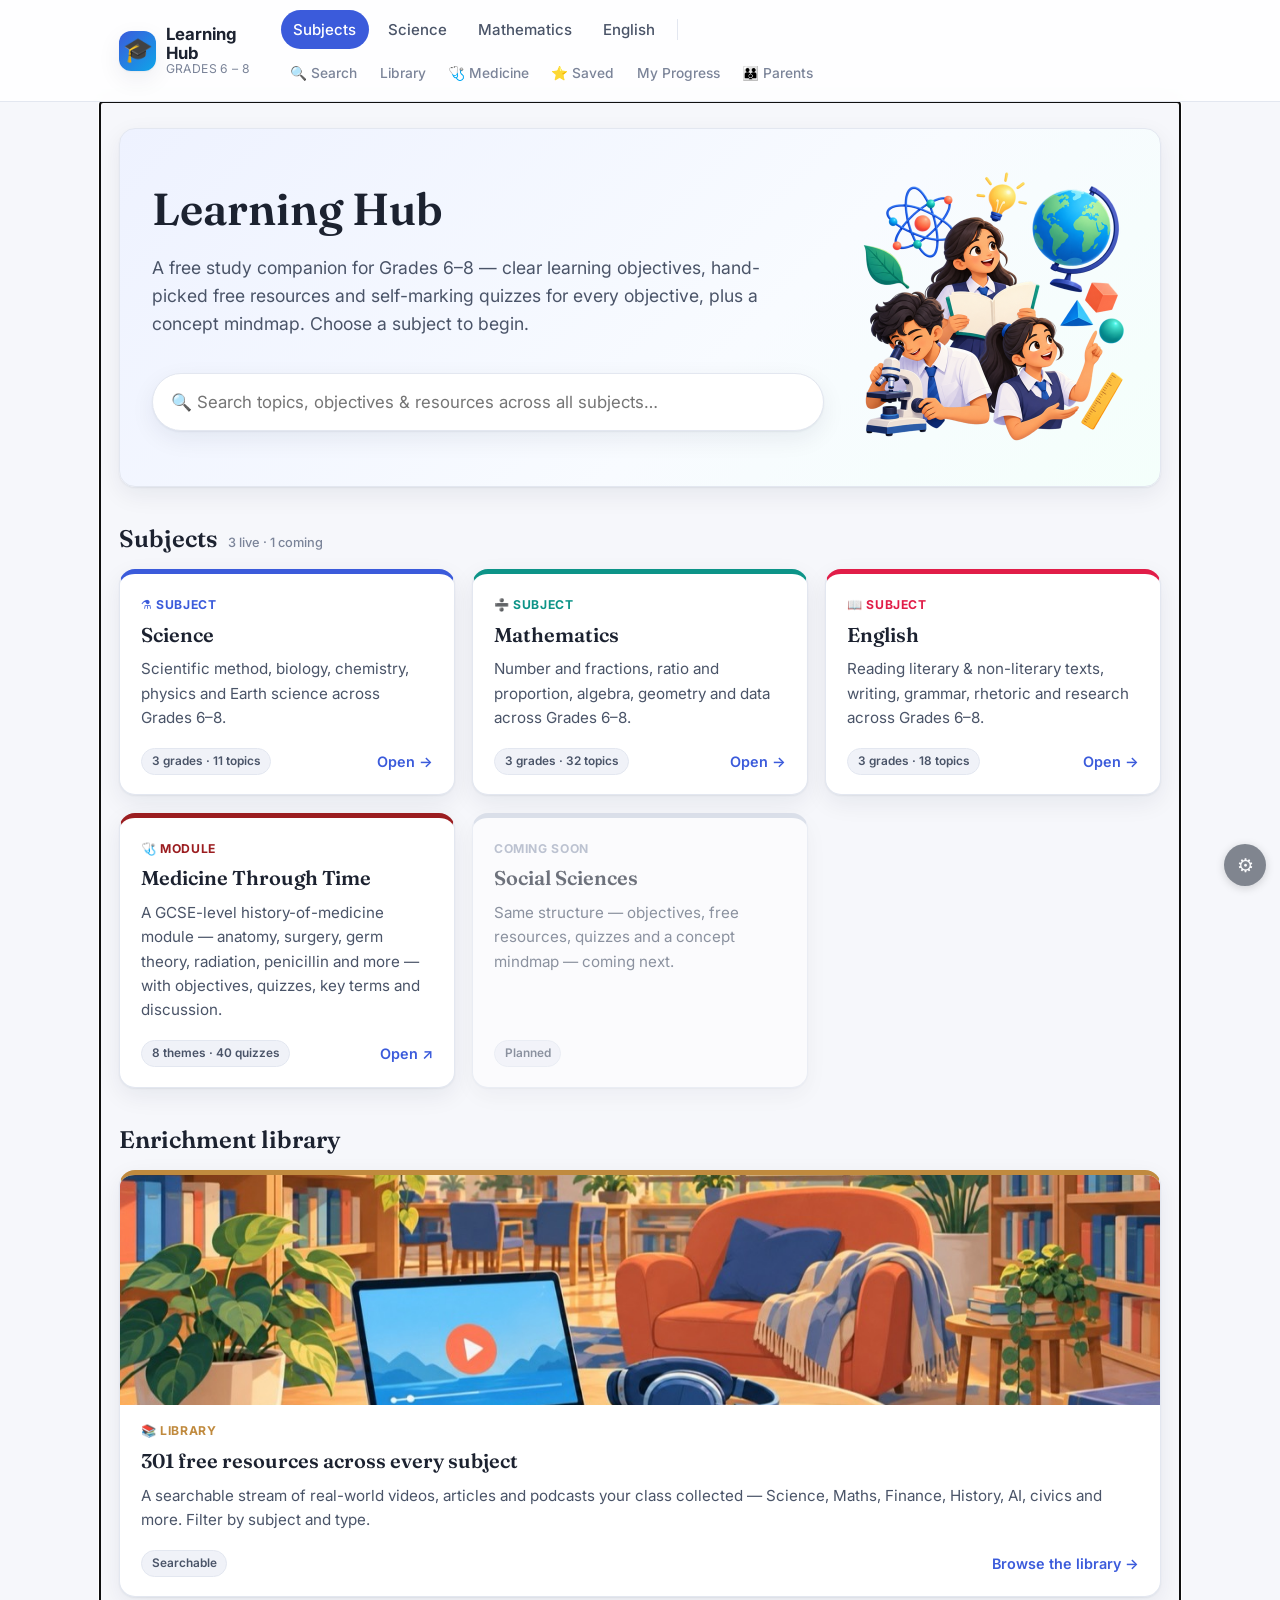
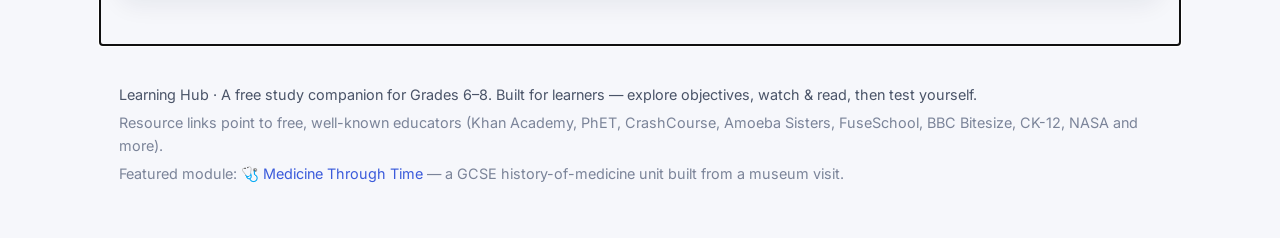
==== commit 16a46594: "Add home hero illustration and Library card banner; cache v59 Co-Authored-By: Claude Opus 5.5 <norep" ====
--- a/index.html
+++ b/index.html
@@ -8,7 +8,7 @@
   <link rel="preconnect" href="https://fonts.googleapis.com" />
   <link rel="preconnect" href="https://fonts.gstatic.com" crossorigin />
   <link href="https://fonts.googleapis.com/css2?family=Fraunces:opsz,wght@9..144,500;9..144,600;9..144,700&family=Inter:wght@400;500;600;700&display=swap" rel="stylesheet" />
-  <link rel="stylesheet" href="css/styles.css?v=54" />
+  <link rel="stylesheet" href="css/styles.css?v=59" />
 </head>
 <body>
   <a class="skip-link" href="#main">Skip to content</a>
@@ -40,42 +40,43 @@
   </footer>
 
   <!-- data loads first, in order. ?v= is bumped on each content update to bust browser caches. -->
-  <script src="js/core.js?v=54"></script>
+  <script src="js/core.js?v=59"></script>
   <!-- Science subject -->
-  <script src="js/data-g6.js?v=54"></script>
-  <script src="js/data-g7.js?v=54"></script>
-  <script src="js/data-g8.js?v=54"></script>
-  <script src="js/threads.js?v=54"></script>
-  <script src="js/data-classroom.js?v=54"></script>
+  <script src="js/data-g6.js?v=59"></script>
+  <script src="js/data-g7.js?v=59"></script>
+  <script src="js/data-g8.js?v=59"></script>
+  <script src="js/threads.js?v=59"></script>
+  <script src="js/data-classroom.js?v=59"></script>
   <!-- Mathematics subject -->
-  <script src="js/math-core.js?v=54"></script>
-  <script src="js/data-math-g6.js?v=54"></script>
-  <script src="js/data-math-g7.js?v=54"></script>
-  <script src="js/data-math-g8.js?v=54"></script>
-  <script src="js/threads-math.js?v=54"></script>
+  <script src="js/math-core.js?v=59"></script>
+  <script src="js/data-math-g6.js?v=59"></script>
+  <script src="js/data-math-g7.js?v=59"></script>
+  <script src="js/data-math-g8.js?v=59"></script>
+  <script src="js/threads-math.js?v=59"></script>
   <!-- English subject -->
-  <script src="js/english-core.js?v=54"></script>
-  <script src="js/data-english-g6.js?v=54"></script>
-  <script src="js/data-english-g7.js?v=54"></script>
-  <script src="js/data-english-g8.js?v=54"></script>
-  <script src="js/threads-english.js?v=54"></script>
+  <script src="js/english-core.js?v=59"></script>
+  <script src="js/data-english-g6.js?v=59"></script>
+  <script src="js/data-english-g7.js?v=59"></script>
+  <script src="js/data-english-g8.js?v=59"></script>
+  <script src="js/threads-english.js?v=59"></script>
   <!-- then the app -->
-  <script src="js/mindmap.js?v=54"></script>
+  <script src="js/mindmap.js?v=59"></script>
   <!-- progress tracking (per-objective completion + quiz scores, localStorage) -->
-  <script src="js/progress.js?v=54"></script>
+  <script src="js/progress.js?v=59"></script>
   <!-- global hub-wide search -->
-  <script src="js/search.js?v=54"></script>
+  <script src="js/search.js?v=59"></script>
   <!-- printable worksheets -->
-  <script src="js/worksheet.js?v=54"></script>
+  <script src="js/worksheet.js?v=59"></script>
   <!-- bookmarks / favorites -->
-  <script src="js/bookmarks.js?v=54"></script>
+  <script src="js/bookmarks.js?v=59"></script>
   <!-- parent/child accounts & assignments (Supabase-backed) -->
-  <script src="js/supabase-config.js?v=54"></script>
-  <script src="js/family.js?v=54"></script>
-  <script src="js/app.js?v=54"></script>
+  <script src="js/supabase-config.js?v=59"></script>
+  <script src="js/backend-status.js?v=59"></script>
+  <script src="js/family.js?v=59"></script>
+  <script src="js/app.js?v=59"></script>
   <!-- admin-added resources, merged live into objectives & Library -->
-  <script src="js/custom-resources.js?v=54"></script>
+  <script src="js/custom-resources.js?v=59"></script>
   <!-- admin mode (add/delete resources & quiz questions per objective) -->
-  <script src="js/admin.js?v=54"></script>
+  <script src="js/admin.js?v=59"></script>
 </body>
 </html>
--- a/css/styles.css
+++ b/css/styles.css
@@ -741,3 +741,24 @@
   .hero { padding: 1.8rem 1.3rem; }
   .match-row { grid-template-columns: 1fr; }
 }
+
+/* ---- accounts unavailable (backend paused / unreachable) ---- */
+.fam-offline { border-left: 4px solid #f59e0b; }
+.fam-offline h3 { color: #b45309; }
+.fam-offline p { line-height: 1.6; }
+.fam-offline-actions { display: flex; flex-wrap: wrap; gap: .6rem; align-items: center; margin: 1.1rem 0 .4rem; }
+.fam-offline-hint { font-size: .86rem; opacity: .8; margin-bottom: 0; }
+
+/* ===== Generated illustrations (home hero + library card) ===== */
+.hero-home { display: grid; grid-template-columns: minmax(0, 1fr) auto; align-items: center; gap: 1.5rem; }
+.hero-home::after { content: none; }
+.hero-art { width: clamp(180px, 26vw, 280px); height: auto; display: block; }
+@media (max-width: 760px) {
+  .hero-home { grid-template-columns: 1fr; }
+  .hero-art { width: 180px; margin: 0 auto; order: -1; }
+}
+.grade-card.has-banner { padding-top: 0; }
+.card-banner {
+  display: block; width: calc(100% + 2.6rem); margin: 0 -1.3rem .5rem; height: auto;
+  aspect-ratio: 3 / 1; max-height: 230px; object-fit: cover;
+}
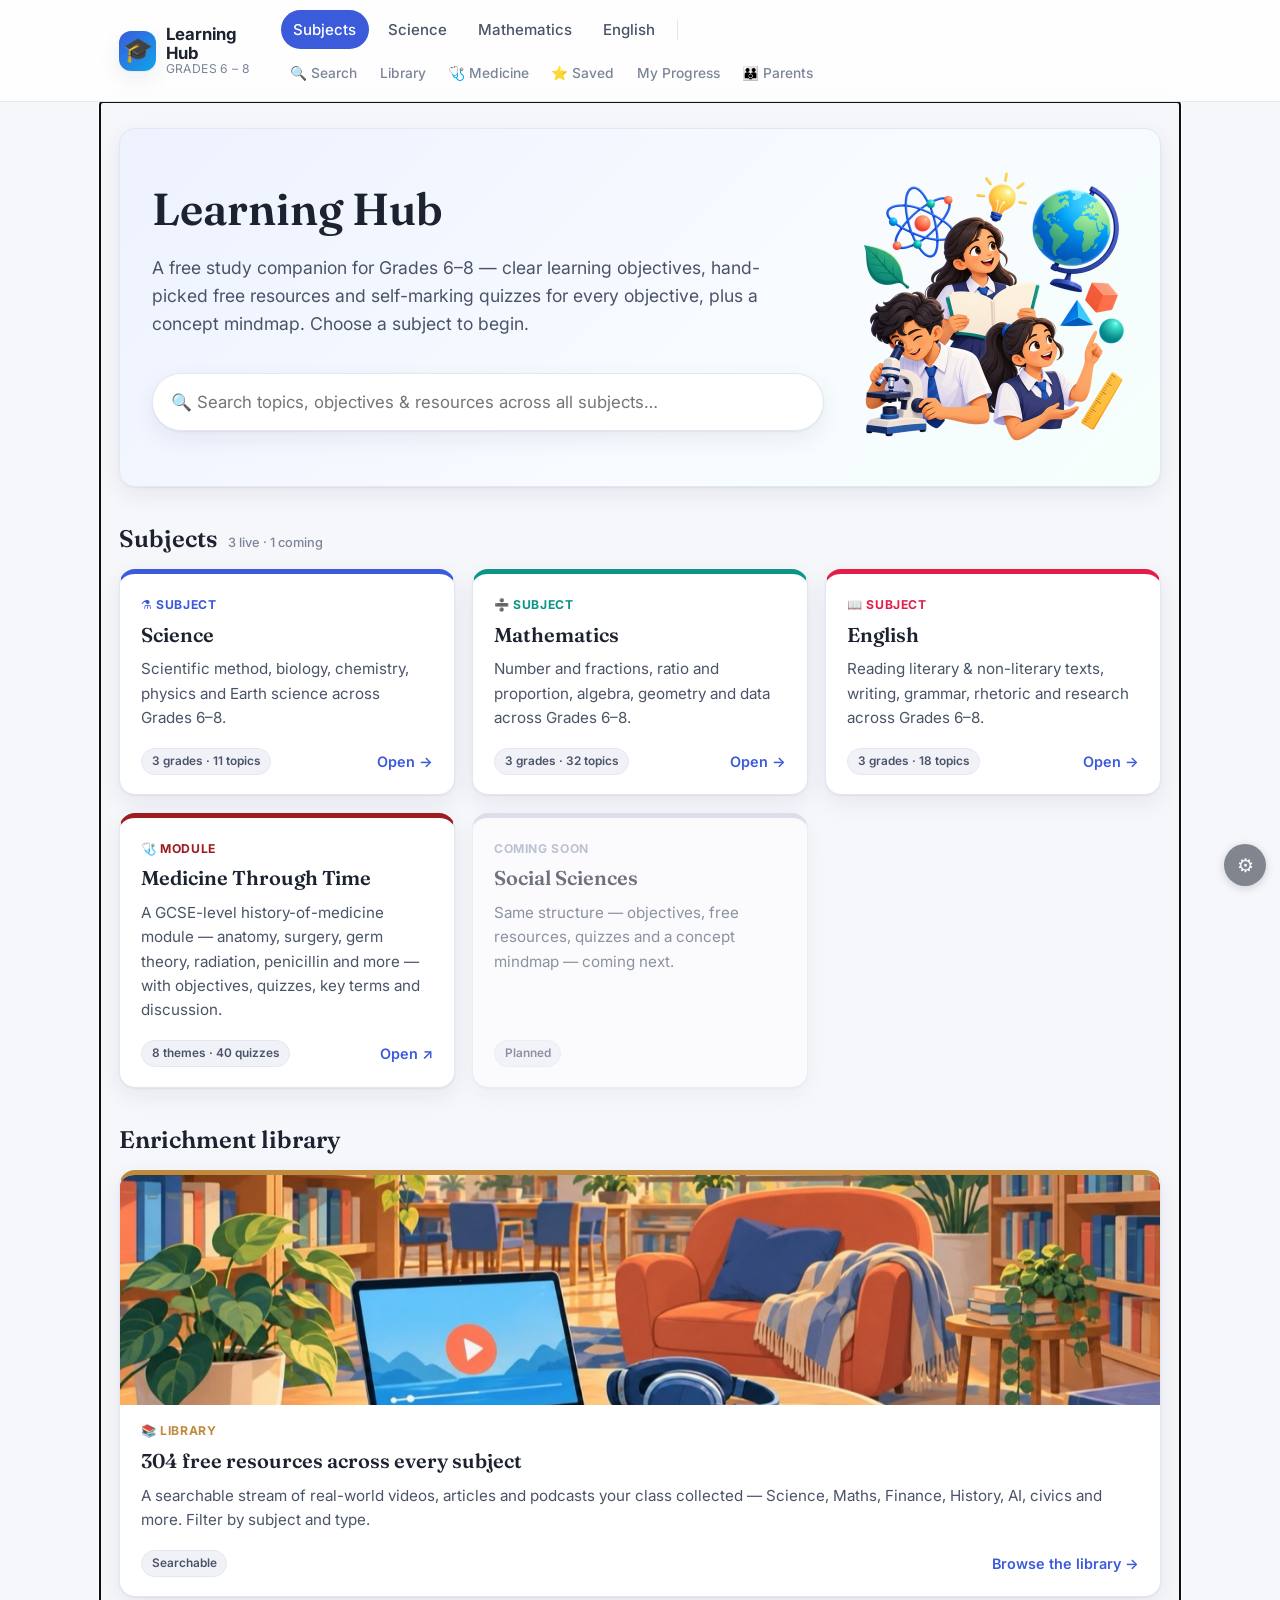
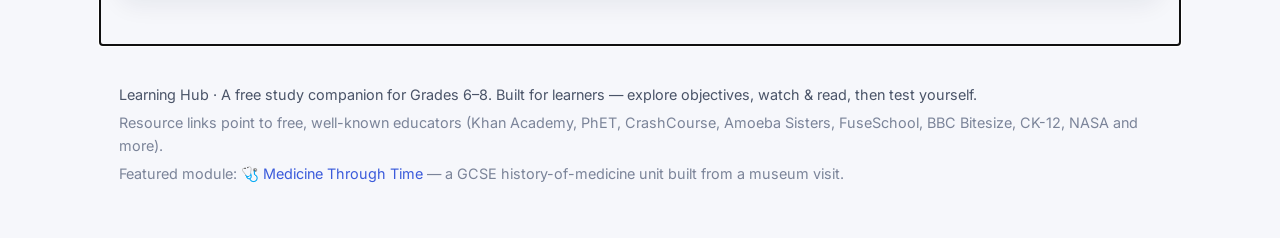
==== commit 52db1121: "Add three cell videos to Grade 6 Cells objectives and the Library; cache v60 Prokaryotic vs Eukaryot" ====
--- a/index.html
+++ b/index.html
@@ -8,7 +8,7 @@
   <link rel="preconnect" href="https://fonts.googleapis.com" />
   <link rel="preconnect" href="https://fonts.gstatic.com" crossorigin />
   <link href="https://fonts.googleapis.com/css2?family=Fraunces:opsz,wght@9..144,500;9..144,600;9..144,700&family=Inter:wght@400;500;600;700&display=swap" rel="stylesheet" />
-  <link rel="stylesheet" href="css/styles.css?v=59" />
+  <link rel="stylesheet" href="css/styles.css?v=60" />
 </head>
 <body>
   <a class="skip-link" href="#main">Skip to content</a>
@@ -40,43 +40,43 @@
   </footer>
 
   <!-- data loads first, in order. ?v= is bumped on each content update to bust browser caches. -->
-  <script src="js/core.js?v=59"></script>
+  <script src="js/core.js?v=60"></script>
   <!-- Science subject -->
-  <script src="js/data-g6.js?v=59"></script>
-  <script src="js/data-g7.js?v=59"></script>
-  <script src="js/data-g8.js?v=59"></script>
-  <script src="js/threads.js?v=59"></script>
-  <script src="js/data-classroom.js?v=59"></script>
+  <script src="js/data-g6.js?v=60"></script>
+  <script src="js/data-g7.js?v=60"></script>
+  <script src="js/data-g8.js?v=60"></script>
+  <script src="js/threads.js?v=60"></script>
+  <script src="js/data-classroom.js?v=60"></script>
   <!-- Mathematics subject -->
-  <script src="js/math-core.js?v=59"></script>
-  <script src="js/data-math-g6.js?v=59"></script>
-  <script src="js/data-math-g7.js?v=59"></script>
-  <script src="js/data-math-g8.js?v=59"></script>
-  <script src="js/threads-math.js?v=59"></script>
+  <script src="js/math-core.js?v=60"></script>
+  <script src="js/data-math-g6.js?v=60"></script>
+  <script src="js/data-math-g7.js?v=60"></script>
+  <script src="js/data-math-g8.js?v=60"></script>
+  <script src="js/threads-math.js?v=60"></script>
   <!-- English subject -->
-  <script src="js/english-core.js?v=59"></script>
-  <script src="js/data-english-g6.js?v=59"></script>
-  <script src="js/data-english-g7.js?v=59"></script>
-  <script src="js/data-english-g8.js?v=59"></script>
-  <script src="js/threads-english.js?v=59"></script>
+  <script src="js/english-core.js?v=60"></script>
+  <script src="js/data-english-g6.js?v=60"></script>
+  <script src="js/data-english-g7.js?v=60"></script>
+  <script src="js/data-english-g8.js?v=60"></script>
+  <script src="js/threads-english.js?v=60"></script>
   <!-- then the app -->
-  <script src="js/mindmap.js?v=59"></script>
+  <script src="js/mindmap.js?v=60"></script>
   <!-- progress tracking (per-objective completion + quiz scores, localStorage) -->
-  <script src="js/progress.js?v=59"></script>
+  <script src="js/progress.js?v=60"></script>
   <!-- global hub-wide search -->
-  <script src="js/search.js?v=59"></script>
+  <script src="js/search.js?v=60"></script>
   <!-- printable worksheets -->
-  <script src="js/worksheet.js?v=59"></script>
+  <script src="js/worksheet.js?v=60"></script>
   <!-- bookmarks / favorites -->
-  <script src="js/bookmarks.js?v=59"></script>
+  <script src="js/bookmarks.js?v=60"></script>
   <!-- parent/child accounts & assignments (Supabase-backed) -->
-  <script src="js/supabase-config.js?v=59"></script>
-  <script src="js/backend-status.js?v=59"></script>
-  <script src="js/family.js?v=59"></script>
-  <script src="js/app.js?v=59"></script>
+  <script src="js/supabase-config.js?v=60"></script>
+  <script src="js/backend-status.js?v=60"></script>
+  <script src="js/family.js?v=60"></script>
+  <script src="js/app.js?v=60"></script>
   <!-- admin-added resources, merged live into objectives & Library -->
-  <script src="js/custom-resources.js?v=59"></script>
+  <script src="js/custom-resources.js?v=60"></script>
   <!-- admin mode (add/delete resources & quiz questions per objective) -->
-  <script src="js/admin.js?v=59"></script>
+  <script src="js/admin.js?v=60"></script>
 </body>
 </html>
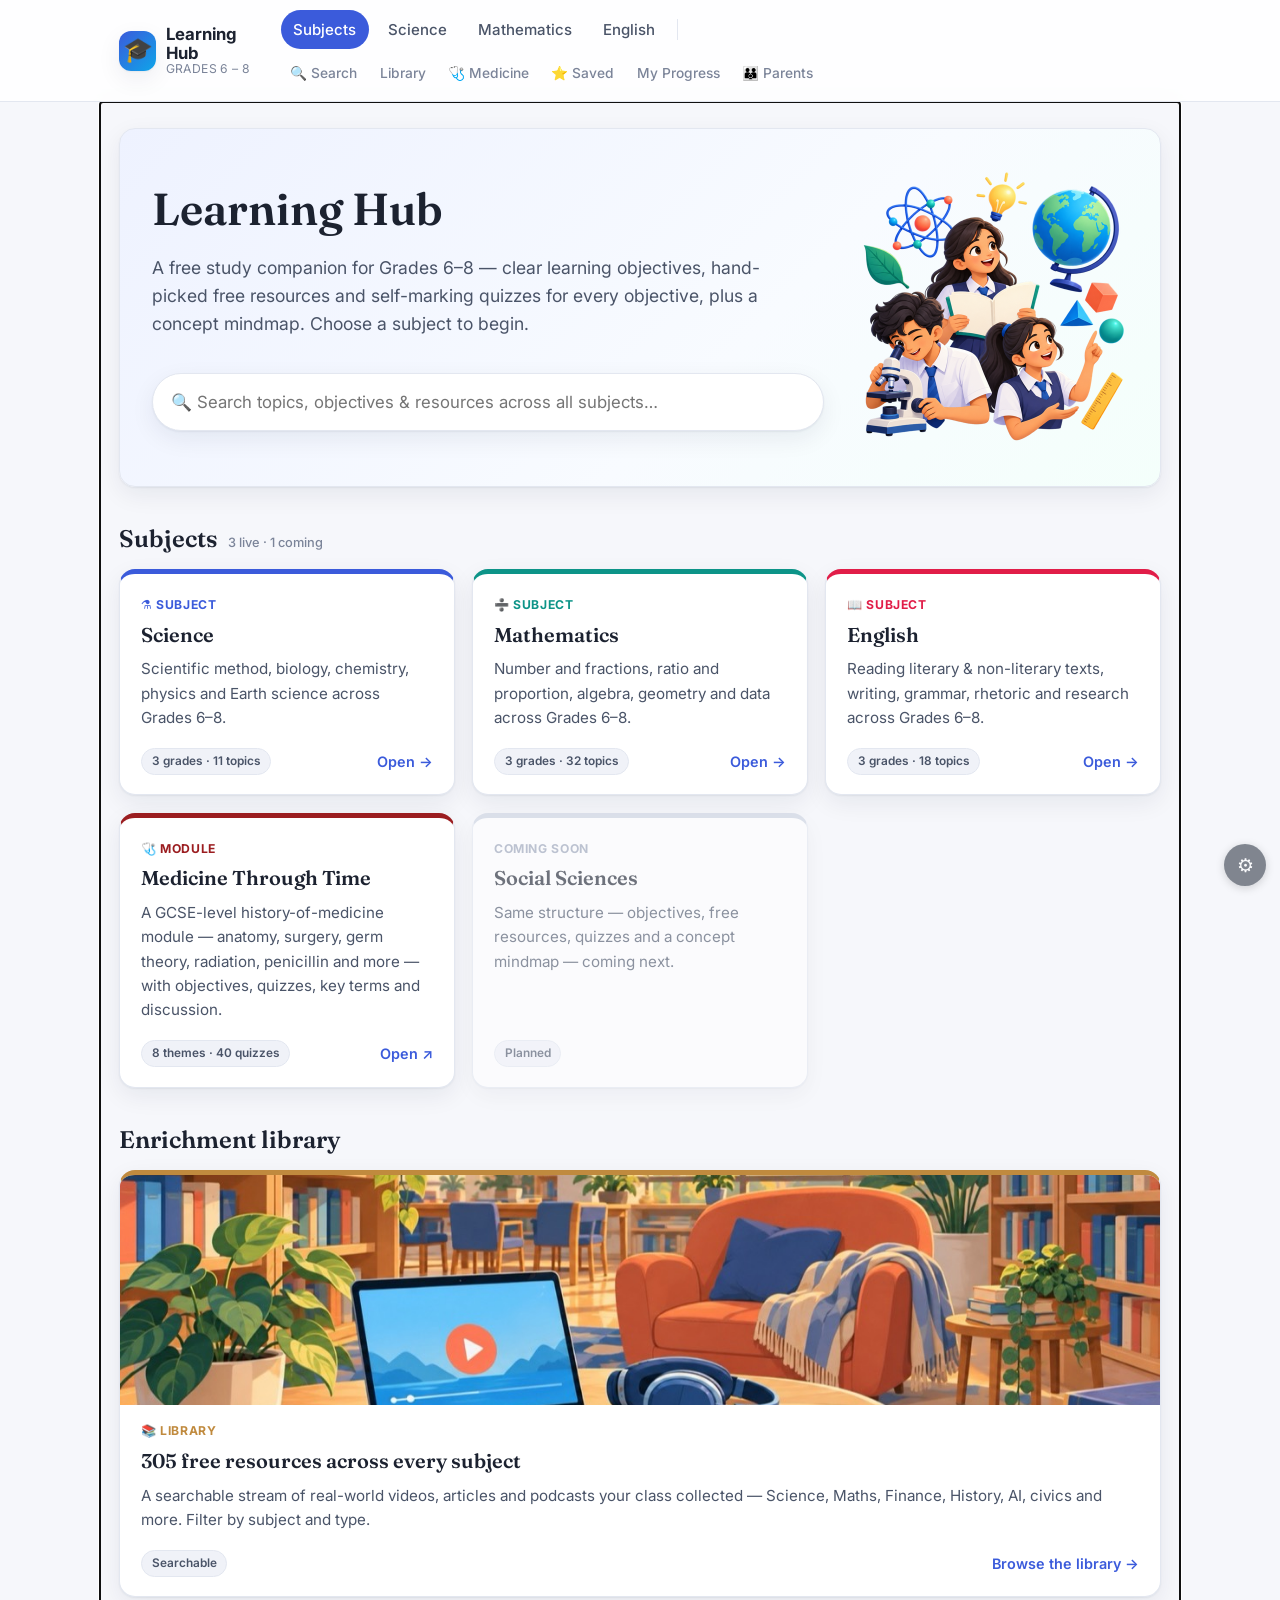
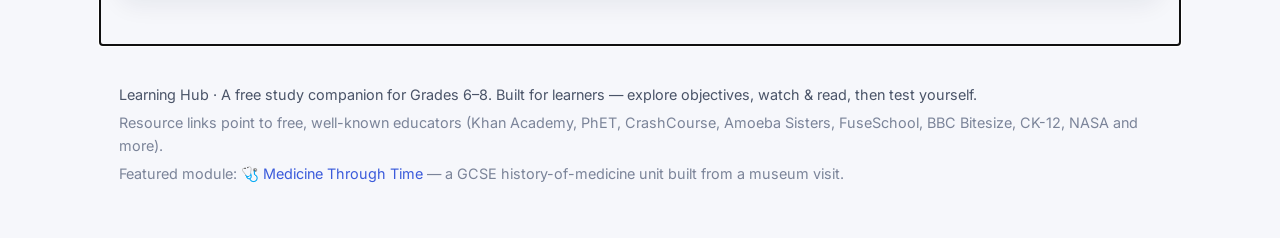
==== commit 5365498a: "Add prokaryotes and mitosis objectives to Grade 6 Cells, 15 questions each; cache v61 Appended after" ====
--- a/index.html
+++ b/index.html
@@ -8,7 +8,7 @@
   <link rel="preconnect" href="https://fonts.googleapis.com" />
   <link rel="preconnect" href="https://fonts.gstatic.com" crossorigin />
   <link href="https://fonts.googleapis.com/css2?family=Fraunces:opsz,wght@9..144,500;9..144,600;9..144,700&family=Inter:wght@400;500;600;700&display=swap" rel="stylesheet" />
-  <link rel="stylesheet" href="css/styles.css?v=60" />
+  <link rel="stylesheet" href="css/styles.css?v=61" />
 </head>
 <body>
   <a class="skip-link" href="#main">Skip to content</a>
@@ -40,43 +40,43 @@
   </footer>
 
   <!-- data loads first, in order. ?v= is bumped on each content update to bust browser caches. -->
-  <script src="js/core.js?v=60"></script>
+  <script src="js/core.js?v=61"></script>
   <!-- Science subject -->
-  <script src="js/data-g6.js?v=60"></script>
-  <script src="js/data-g7.js?v=60"></script>
-  <script src="js/data-g8.js?v=60"></script>
-  <script src="js/threads.js?v=60"></script>
-  <script src="js/data-classroom.js?v=60"></script>
+  <script src="js/data-g6.js?v=61"></script>
+  <script src="js/data-g7.js?v=61"></script>
+  <script src="js/data-g8.js?v=61"></script>
+  <script src="js/threads.js?v=61"></script>
+  <script src="js/data-classroom.js?v=61"></script>
   <!-- Mathematics subject -->
-  <script src="js/math-core.js?v=60"></script>
-  <script src="js/data-math-g6.js?v=60"></script>
-  <script src="js/data-math-g7.js?v=60"></script>
-  <script src="js/data-math-g8.js?v=60"></script>
-  <script src="js/threads-math.js?v=60"></script>
+  <script src="js/math-core.js?v=61"></script>
+  <script src="js/data-math-g6.js?v=61"></script>
+  <script src="js/data-math-g7.js?v=61"></script>
+  <script src="js/data-math-g8.js?v=61"></script>
+  <script src="js/threads-math.js?v=61"></script>
   <!-- English subject -->
-  <script src="js/english-core.js?v=60"></script>
-  <script src="js/data-english-g6.js?v=60"></script>
-  <script src="js/data-english-g7.js?v=60"></script>
-  <script src="js/data-english-g8.js?v=60"></script>
-  <script src="js/threads-english.js?v=60"></script>
+  <script src="js/english-core.js?v=61"></script>
+  <script src="js/data-english-g6.js?v=61"></script>
+  <script src="js/data-english-g7.js?v=61"></script>
+  <script src="js/data-english-g8.js?v=61"></script>
+  <script src="js/threads-english.js?v=61"></script>
   <!-- then the app -->
-  <script src="js/mindmap.js?v=60"></script>
+  <script src="js/mindmap.js?v=61"></script>
   <!-- progress tracking (per-objective completion + quiz scores, localStorage) -->
-  <script src="js/progress.js?v=60"></script>
+  <script src="js/progress.js?v=61"></script>
   <!-- global hub-wide search -->
-  <script src="js/search.js?v=60"></script>
+  <script src="js/search.js?v=61"></script>
   <!-- printable worksheets -->
-  <script src="js/worksheet.js?v=60"></script>
+  <script src="js/worksheet.js?v=61"></script>
   <!-- bookmarks / favorites -->
-  <script src="js/bookmarks.js?v=60"></script>
+  <script src="js/bookmarks.js?v=61"></script>
   <!-- parent/child accounts & assignments (Supabase-backed) -->
-  <script src="js/supabase-config.js?v=60"></script>
-  <script src="js/backend-status.js?v=60"></script>
-  <script src="js/family.js?v=60"></script>
-  <script src="js/app.js?v=60"></script>
+  <script src="js/supabase-config.js?v=61"></script>
+  <script src="js/backend-status.js?v=61"></script>
+  <script src="js/family.js?v=61"></script>
+  <script src="js/app.js?v=61"></script>
   <!-- admin-added resources, merged live into objectives & Library -->
-  <script src="js/custom-resources.js?v=60"></script>
+  <script src="js/custom-resources.js?v=61"></script>
   <!-- admin mode (add/delete resources & quiz questions per objective) -->
-  <script src="js/admin.js?v=60"></script>
+  <script src="js/admin.js?v=61"></script>
 </body>
 </html>
